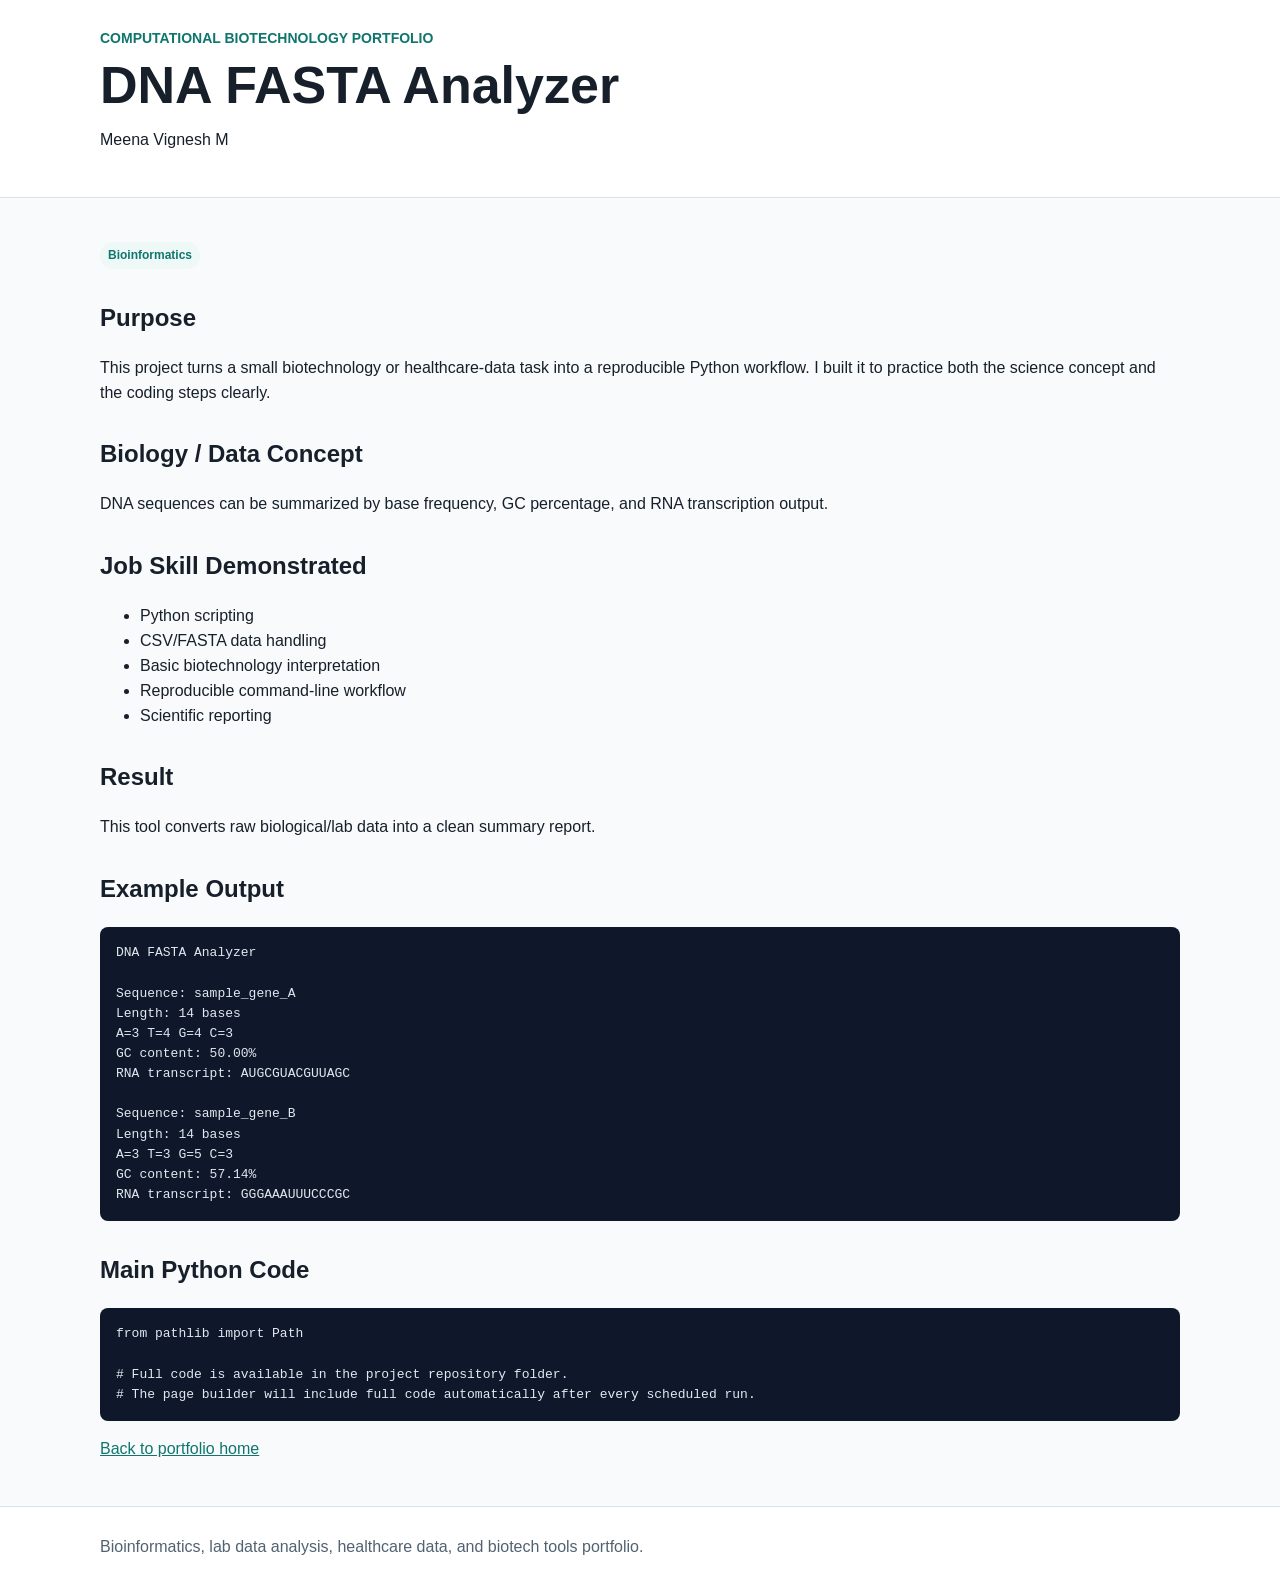
==== docs/bioinformatics/01-dna-fasta-analyzer/index.html @ 8f45b125 "Add DNA FASTA analyzer GitHub Pages page" ====
<!doctype html>
<html lang="en">
<head>
  <meta charset="utf-8">
  <meta name="viewport" content="width=device-width, initial-scale=1">
  <title>DNA FASTA Analyzer</title>
  <style>
    body { margin: 0; font-family: Arial, Helvetica, sans-serif; color: #17202a; background: #f8fafc; line-height: 1.55; }
    header, footer { background: #fff; border-bottom: 1px solid #d9e2ec; }
    footer { border-top: 1px solid #d9e2ec; border-bottom: 0; color: #536271; }
    .wrap { width: min(1080px, calc(100% - 32px)); margin: 0 auto; padding: 28px 0; }
    .brand { color: #0f766e; font-weight: 700; text-transform: uppercase; font-size: 14px; }
    h1 { font-size: clamp(30px, 5vw, 52px); line-height: 1.05; margin: 8px 0; }
    h2 { margin-top: 30px; }
    a { color: #0f766e; }
    pre { overflow-x: auto; background: #0f172a; color: #e2e8f0; padding: 16px; border-radius: 8px; }
    .pill { display: inline-block; padding: 4px 8px; background: #eef8f6; color: #0f766e; border-radius: 999px; font-size: 12px; font-weight: 700; }
  </style>
</head>
<body>
<header><div class="wrap"><div class="brand">Computational Biotechnology Portfolio</div><h1>DNA FASTA Analyzer</h1><p>Meena Vignesh M</p></div></header>
<main><div class="wrap">
<p><span class="pill">Bioinformatics</span></p>
<h2>Purpose</h2>
<p>This project turns a small biotechnology or healthcare-data task into a reproducible Python workflow. I built it to practice both the science concept and the coding steps clearly.</p>
<h2>Biology / Data Concept</h2>
<p>DNA sequences can be summarized by base frequency, GC percentage, and RNA transcription output.</p>
<h2>Job Skill Demonstrated</h2>
<ul><li>Python scripting</li><li>CSV/FASTA data handling</li><li>Basic biotechnology interpretation</li><li>Reproducible command-line workflow</li><li>Scientific reporting</li></ul>
<h2>Result</h2>
<p>This tool converts raw biological/lab data into a clean summary report.</p>
<h2>Example Output</h2>
<pre><code>DNA FASTA Analyzer

Sequence: sample_gene_A
Length: 14 bases
A=3 T=4 G=4 C=3
GC content: 50.00%
RNA transcript: AUGCGUACGUUAGC

Sequence: sample_gene_B
Length: 14 bases
A=3 T=3 G=5 C=3
GC content: 57.14%
RNA transcript: GGGAAAUUUCCCGC</code></pre>
<h2>Main Python Code</h2>
<pre><code>from pathlib import Path

# Full code is available in the project repository folder.
# The page builder will include full code automatically after every scheduled run.</code></pre>
<p><a href="../../">Back to portfolio home</a></p>
</div></main>
<footer><div class="wrap">Bioinformatics, lab data analysis, healthcare data, and biotech tools portfolio.</div></footer>
</body>
</html>
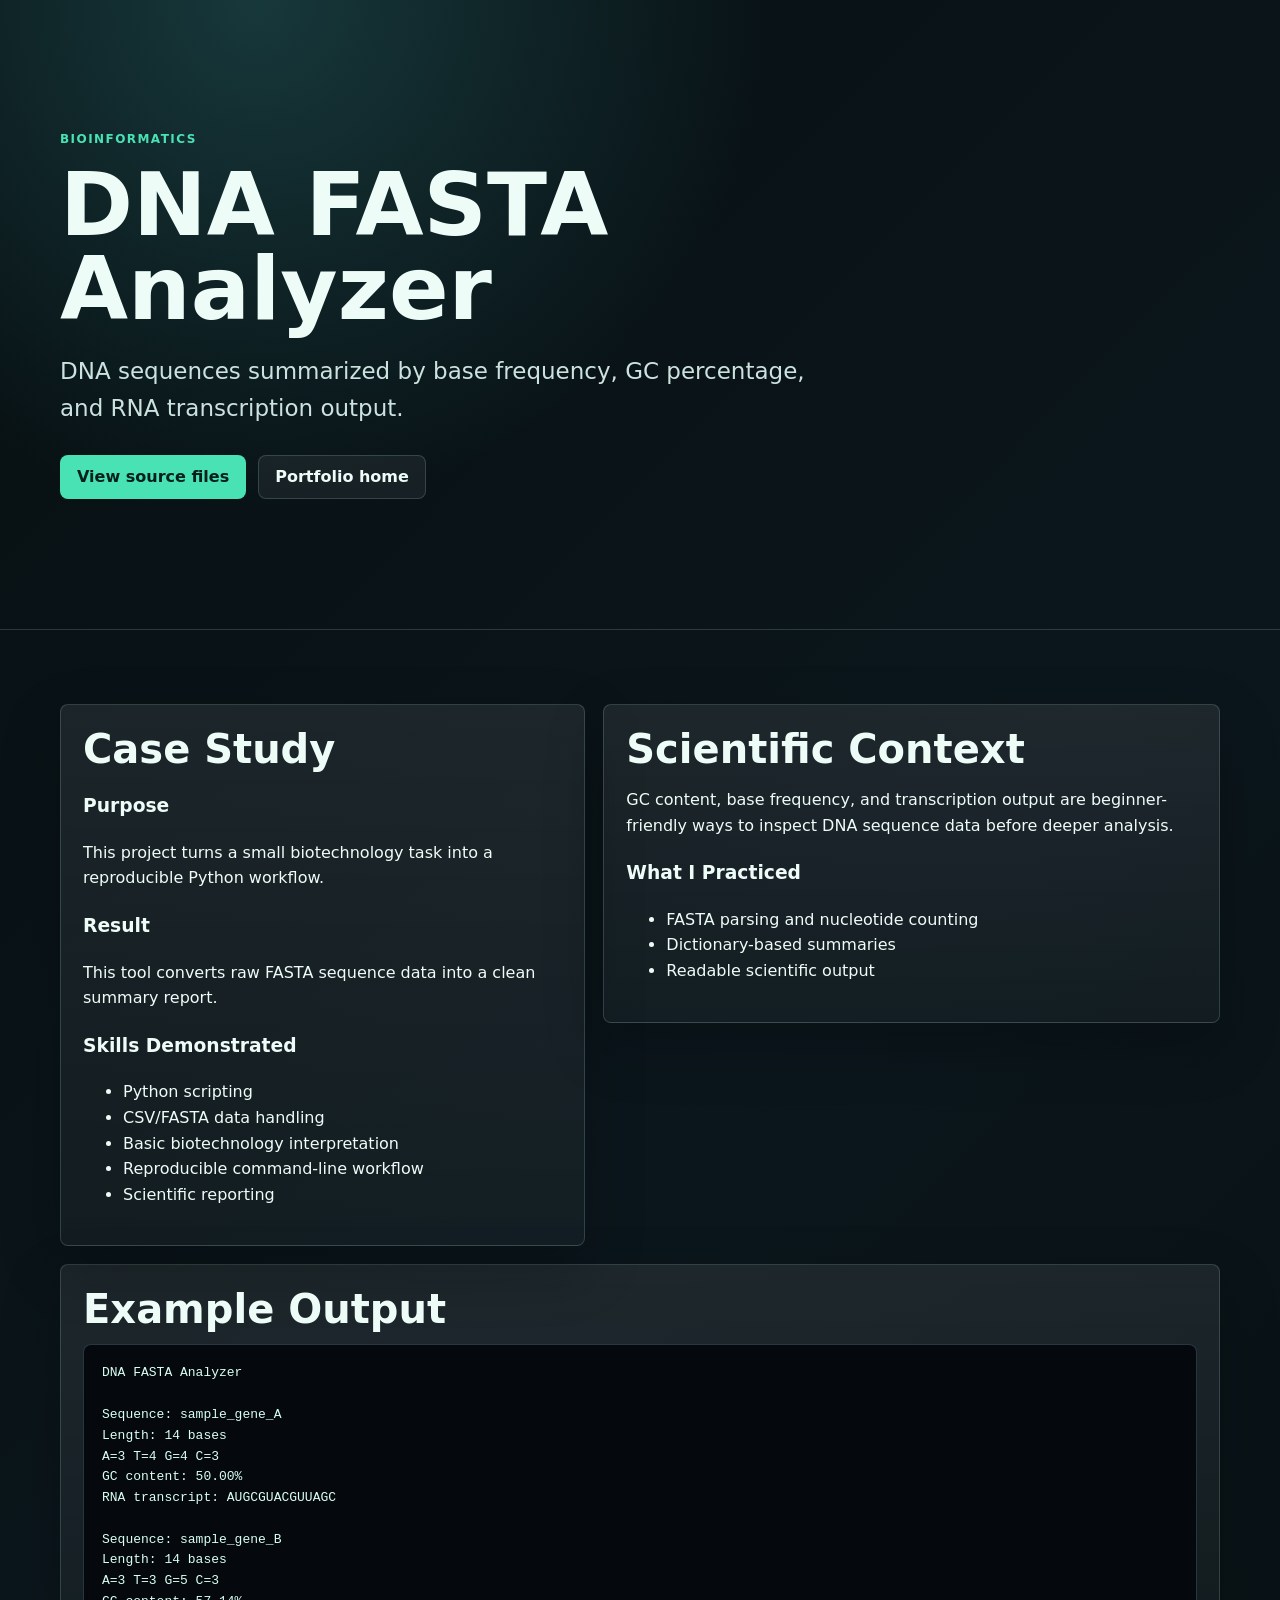
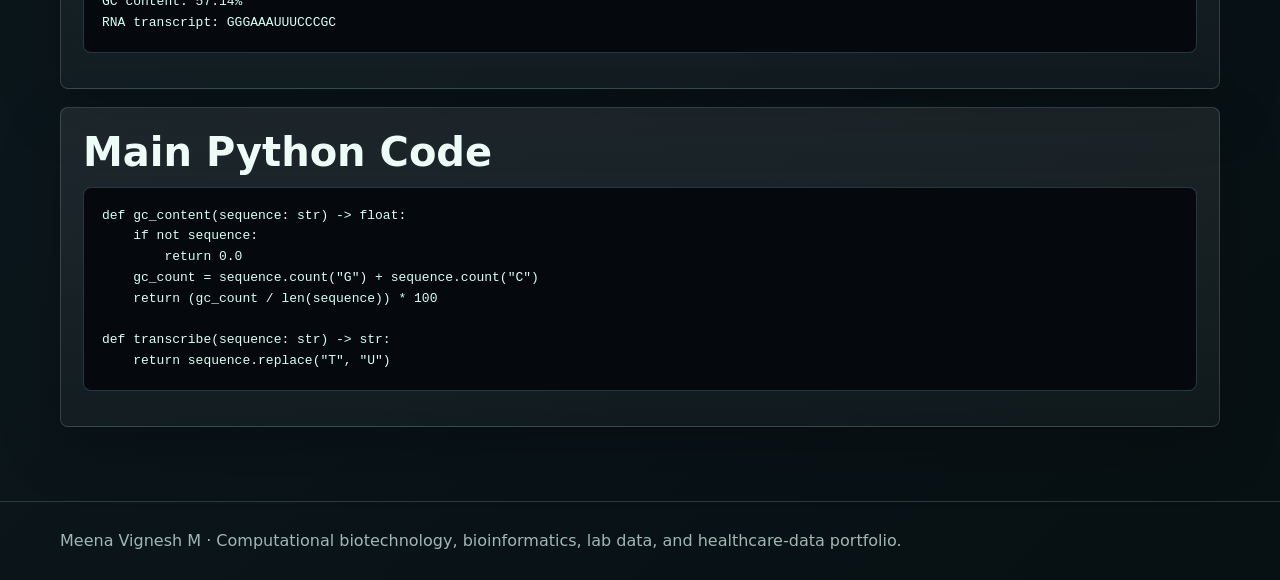
==== commit 27c42941: "Upgrade DNA FASTA analyzer Pages design" ====
--- a/docs/bioinformatics/01-dna-fasta-analyzer/index.html
+++ b/docs/bioinformatics/01-dna-fasta-analyzer/index.html
@@ -5,32 +5,24 @@
   <meta name="viewport" content="width=device-width, initial-scale=1">
   <title>DNA FASTA Analyzer</title>
   <style>
-    body { margin: 0; font-family: Arial, Helvetica, sans-serif; color: #17202a; background: #f8fafc; line-height: 1.55; }
-    header, footer { background: #fff; border-bottom: 1px solid #d9e2ec; }
-    footer { border-top: 1px solid #d9e2ec; border-bottom: 0; color: #536271; }
-    .wrap { width: min(1080px, calc(100% - 32px)); margin: 0 auto; padding: 28px 0; }
-    .brand { color: #0f766e; font-weight: 700; text-transform: uppercase; font-size: 14px; }
-    h1 { font-size: clamp(30px, 5vw, 52px); line-height: 1.05; margin: 8px 0; }
-    h2 { margin-top: 30px; }
-    a { color: #0f766e; }
-    pre { overflow-x: auto; background: #0f172a; color: #e2e8f0; padding: 16px; border-radius: 8px; }
-    .pill { display: inline-block; padding: 4px 8px; background: #eef8f6; color: #0f766e; border-radius: 999px; font-size: 12px; font-weight: 700; }
+:root { color-scheme: dark; --bg: #071012; --ink: #eefcf8; --muted: #9fb8b4; --line: rgba(191,231,223,.18); --accent: #49e2b5; --accent2: #9ad8ff; --gold: #f7d774; }
+* { box-sizing: border-box; } body { margin: 0; font-family: Inter, ui-sans-serif, system-ui, -apple-system, Segoe UI, Arial, sans-serif; color: var(--ink); background: radial-gradient(circle at 20% 0%, #17383b 0, transparent 32rem), linear-gradient(135deg, #071012, #0b161c 52%, #071012); line-height: 1.6; } a { color: var(--accent); text-decoration: none; } .wrap { width: min(1160px, calc(100% - 34px)); margin: 0 auto; } .hero { min-height: 70vh; display: grid; align-items: center; border-bottom: 1px solid var(--line); } .kicker { color: var(--accent); font-weight: 800; letter-spacing: .12em; text-transform: uppercase; font-size: 12px; } h1 { max-width: 900px; margin: 14px 0 18px; font-size: clamp(42px, 8vw, 88px); line-height: .95; } .lead { max-width: 760px; color: #cbe2de; font-size: clamp(17px, 2.2vw, 23px); } .hero-actions { display: flex; flex-wrap: wrap; gap: 12px; margin-top: 28px; } .button { display: inline-flex; align-items: center; justify-content: center; min-height: 44px; padding: 0 16px; border-radius: 8px; border: 1px solid var(--line); background: rgba(255,255,255,.06); color: var(--ink); font-weight: 750; } .button.primary { background: var(--accent); color: #04201a; border-color: transparent; } main { padding: 56px 0 74px; } h2 { margin: 0 0 12px; font-size: clamp(25px, 4vw, 40px); line-height: 1.1; } h3 { margin-top: 20px; } .case-grid { display: grid; grid-template-columns: minmax(0,.92fr) minmax(320px,1.08fr); gap: 18px; align-items: start; } .panel { border: 1px solid var(--line); background: linear-gradient(180deg, rgba(255,255,255,.08), rgba(255,255,255,.035)); border-radius: 8px; padding: 22px; margin-top: 18px; box-shadow: 0 22px 60px rgba(0,0,0,.24); } .pill { display: inline-flex; padding: 5px 9px; border-radius: 999px; color: #051513; background: var(--accent); font-size: 12px; font-weight: 850; } pre { overflow-x: auto; border: 1px solid rgba(154,216,255,.22); background: #05090d; color: #d8fff2; padding: 18px; border-radius: 8px; } code { font-family: Consolas, Monaco, monospace; font-size: 13px; } footer { border-top: 1px solid var(--line); padding: 26px 0; color: var(--muted); }
+@media (max-width: 860px) { .case-grid { grid-template-columns: 1fr; } .hero { min-height: auto; padding: 72px 0; } }
   </style>
 </head>
 <body>
-<header><div class="wrap"><div class="brand">Computational Biotechnology Portfolio</div><h1>DNA FASTA Analyzer</h1><p>Meena Vignesh M</p></div></header>
+<header class="hero"><div class="wrap">
+  <div class="kicker">Bioinformatics</div>
+  <h1>DNA FASTA Analyzer</h1>
+  <p class="lead">DNA sequences summarized by base frequency, GC percentage, and RNA transcription output.</p>
+  <div class="hero-actions"><a class="button primary" href="https://github.com/meenavignesh-svg/daily-biotech-projects/tree/main/bioinformatics/01-dna-fasta-analyzer">View source files</a><a class="button" href="../../">Portfolio home</a></div>
+</div></header>
 <main><div class="wrap">
-<p><span class="pill">Bioinformatics</span></p>
-<h2>Purpose</h2>
-<p>This project turns a small biotechnology or healthcare-data task into a reproducible Python workflow. I built it to practice both the science concept and the coding steps clearly.</p>
-<h2>Biology / Data Concept</h2>
-<p>DNA sequences can be summarized by base frequency, GC percentage, and RNA transcription output.</p>
-<h2>Job Skill Demonstrated</h2>
-<ul><li>Python scripting</li><li>CSV/FASTA data handling</li><li>Basic biotechnology interpretation</li><li>Reproducible command-line workflow</li><li>Scientific reporting</li></ul>
-<h2>Result</h2>
-<p>This tool converts raw biological/lab data into a clean summary report.</p>
-<h2>Example Output</h2>
-<pre><code>DNA FASTA Analyzer
+<div class="case-grid">
+  <section class="panel"><h2>Case Study</h2><h3>Purpose</h3><p>This project turns a small biotechnology task into a reproducible Python workflow.</p><h3>Result</h3><p>This tool converts raw FASTA sequence data into a clean summary report.</p><h3>Skills Demonstrated</h3><ul><li>Python scripting</li><li>CSV/FASTA data handling</li><li>Basic biotechnology interpretation</li><li>Reproducible command-line workflow</li><li>Scientific reporting</li></ul></section>
+  <section class="panel"><h2>Scientific Context</h2><p>GC content, base frequency, and transcription output are beginner-friendly ways to inspect DNA sequence data before deeper analysis.</p><h3>What I Practiced</h3><ul><li>FASTA parsing and nucleotide counting</li><li>Dictionary-based summaries</li><li>Readable scientific output</li></ul></section>
+</div>
+<section class="panel"><h2>Example Output</h2><pre><code>DNA FASTA Analyzer
 
 Sequence: sample_gene_A
 Length: 14 bases
@@ -42,14 +34,16 @@
 Length: 14 bases
 A=3 T=3 G=5 C=3
 GC content: 57.14%
-RNA transcript: GGGAAAUUUCCCGC</code></pre>
-<h2>Main Python Code</h2>
-<pre><code>from pathlib import Path
+RNA transcript: GGGAAAUUUCCCGC</code></pre></section>
+<section class="panel"><h2>Main Python Code</h2><pre><code>def gc_content(sequence: str) -> float:
+    if not sequence:
+        return 0.0
+    gc_count = sequence.count("G") + sequence.count("C")
+    return (gc_count / len(sequence)) * 100
 
-# Full code is available in the project repository folder.
-# The page builder will include full code automatically after every scheduled run.</code></pre>
-<p><a href="../../">Back to portfolio home</a></p>
+def transcribe(sequence: str) -> str:
+    return sequence.replace("T", "U")</code></pre></section>
 </div></main>
-<footer><div class="wrap">Bioinformatics, lab data analysis, healthcare data, and biotech tools portfolio.</div></footer>
+<footer><div class="wrap">Meena Vignesh M · Computational biotechnology, bioinformatics, lab data, and healthcare-data portfolio.</div></footer>
 </body>
 </html>
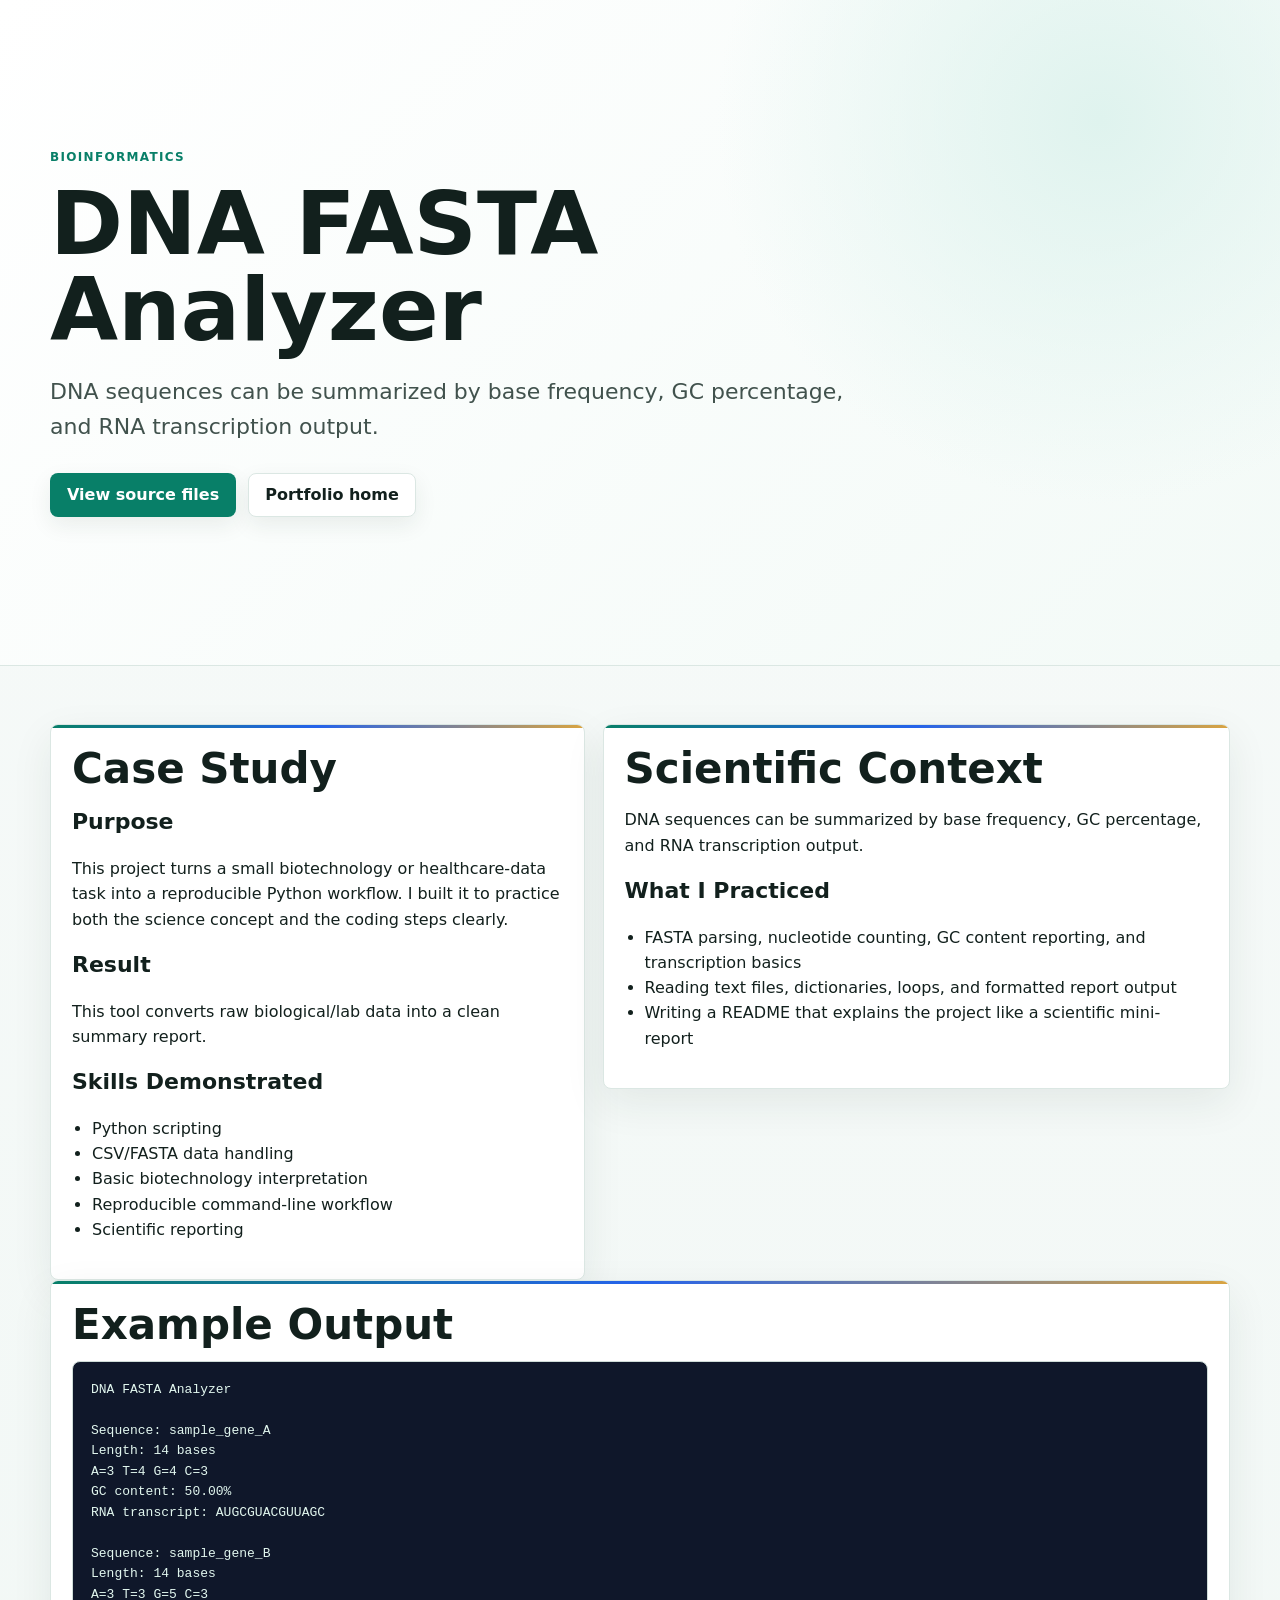
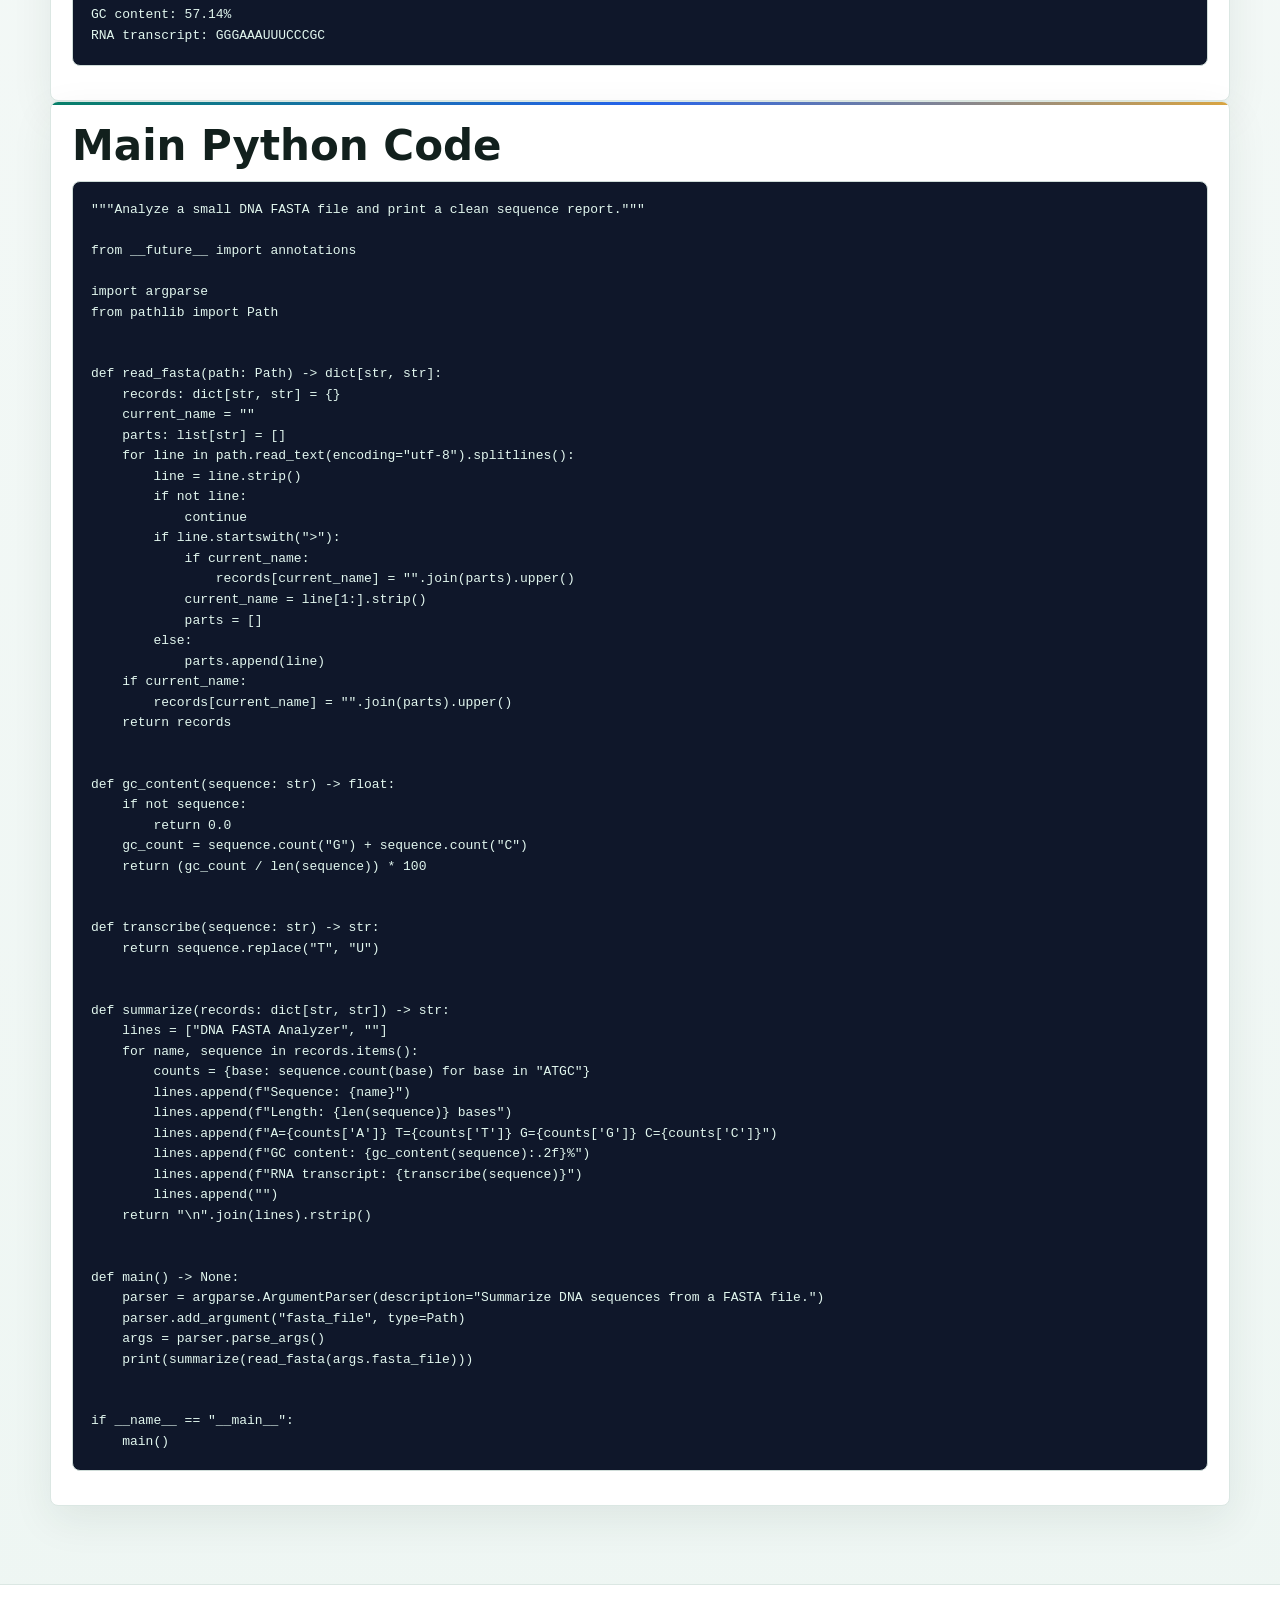
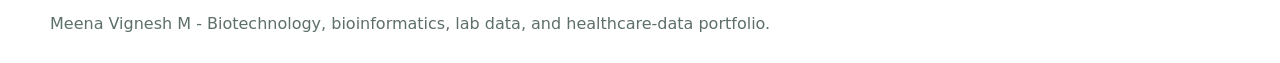
==== commit d4fa8e66: "Add computational biotech portfolio project" ====
--- a/docs/bioinformatics/01-dna-fasta-analyzer/index.html
+++ b/docs/bioinformatics/01-dna-fasta-analyzer/index.html
@@ -5,22 +5,72 @@
   <meta name="viewport" content="width=device-width, initial-scale=1">
   <title>DNA FASTA Analyzer</title>
   <style>
-:root { color-scheme: dark; --bg: #071012; --ink: #eefcf8; --muted: #9fb8b4; --line: rgba(191,231,223,.18); --accent: #49e2b5; --accent2: #9ad8ff; --gold: #f7d774; }
-* { box-sizing: border-box; } body { margin: 0; font-family: Inter, ui-sans-serif, system-ui, -apple-system, Segoe UI, Arial, sans-serif; color: var(--ink); background: radial-gradient(circle at 20% 0%, #17383b 0, transparent 32rem), linear-gradient(135deg, #071012, #0b161c 52%, #071012); line-height: 1.6; } a { color: var(--accent); text-decoration: none; } .wrap { width: min(1160px, calc(100% - 34px)); margin: 0 auto; } .hero { min-height: 70vh; display: grid; align-items: center; border-bottom: 1px solid var(--line); } .kicker { color: var(--accent); font-weight: 800; letter-spacing: .12em; text-transform: uppercase; font-size: 12px; } h1 { max-width: 900px; margin: 14px 0 18px; font-size: clamp(42px, 8vw, 88px); line-height: .95; } .lead { max-width: 760px; color: #cbe2de; font-size: clamp(17px, 2.2vw, 23px); } .hero-actions { display: flex; flex-wrap: wrap; gap: 12px; margin-top: 28px; } .button { display: inline-flex; align-items: center; justify-content: center; min-height: 44px; padding: 0 16px; border-radius: 8px; border: 1px solid var(--line); background: rgba(255,255,255,.06); color: var(--ink); font-weight: 750; } .button.primary { background: var(--accent); color: #04201a; border-color: transparent; } main { padding: 56px 0 74px; } h2 { margin: 0 0 12px; font-size: clamp(25px, 4vw, 40px); line-height: 1.1; } h3 { margin-top: 20px; } .case-grid { display: grid; grid-template-columns: minmax(0,.92fr) minmax(320px,1.08fr); gap: 18px; align-items: start; } .panel { border: 1px solid var(--line); background: linear-gradient(180deg, rgba(255,255,255,.08), rgba(255,255,255,.035)); border-radius: 8px; padding: 22px; margin-top: 18px; box-shadow: 0 22px 60px rgba(0,0,0,.24); } .pill { display: inline-flex; padding: 5px 9px; border-radius: 999px; color: #051513; background: var(--accent); font-size: 12px; font-weight: 850; } pre { overflow-x: auto; border: 1px solid rgba(154,216,255,.22); background: #05090d; color: #d8fff2; padding: 18px; border-radius: 8px; } code { font-family: Consolas, Monaco, monospace; font-size: 13px; } footer { border-top: 1px solid var(--line); padding: 26px 0; color: var(--muted); }
-@media (max-width: 860px) { .case-grid { grid-template-columns: 1fr; } .hero { min-height: auto; padding: 72px 0; } }
-  </style>
+:root { color-scheme: light; --bg: #f7faf9; --paper: #ffffff; --soft: #edf7f4; --ink: #12201d; --muted: #5d6f69; --line: #dbe7e3; --accent: #087f68; --blue: #2563eb; --gold: #946200; }
+* { box-sizing: border-box; }
+html { scroll-behavior: smooth; }
+body { margin: 0; font-family: Inter, ui-sans-serif, system-ui, -apple-system, Segoe UI, Arial, sans-serif; color: var(--ink); background: linear-gradient(180deg, #f7faf9, #eef6f3); line-height: 1.58; }
+a { color: var(--accent); text-decoration: none; }
+a:hover { text-decoration: underline; }
+.wrap { width: min(1180px, calc(100% - 34px)); margin: 0 auto; }
+.hero { min-height: 74vh; display: grid; align-items: center; border-bottom: 1px solid var(--line); background: radial-gradient(circle at 86% 18%, #dff3ee 0, transparent 24rem), linear-gradient(135deg, #ffffff, #f3faf7); }
+.kicker { color: var(--accent); font-weight: 850; letter-spacing: .11em; text-transform: uppercase; font-size: 12px; }
+h1 { max-width: 990px; margin: 14px 0 18px; font-size: clamp(40px, 7.4vw, 88px); line-height: .98; letter-spacing: 0; }
+.lead { max-width: 810px; color: #41524d; font-size: clamp(17px, 2.1vw, 22px); }
+.hero-actions { display: flex; flex-wrap: wrap; gap: 12px; margin-top: 28px; }
+.button { display: inline-flex; align-items: center; justify-content: center; min-height: 44px; padding: 0 16px; border-radius: 8px; border: 1px solid var(--line); background: var(--paper); color: var(--ink); font-weight: 760; box-shadow: 0 8px 22px rgba(20,50,43,.08); }
+.button.primary { background: var(--accent); color: #ffffff; border-color: transparent; }
+.stats { display: grid; grid-template-columns: repeat(auto-fit, minmax(170px, 1fr)); gap: 12px; margin-top: 34px; max-width: 850px; }
+.stat { border: 1px solid var(--line); background: rgba(255,255,255,.78); border-radius: 8px; padding: 15px; box-shadow: 0 8px 28px rgba(23,66,56,.08); }
+.stat strong { display: block; font-size: 30px; line-height: 1; color: var(--accent); }
+.stat span { color: var(--muted); font-size: 13px; }
+main { padding: 58px 0 78px; }
+.section-title { display: flex; align-items: end; justify-content: space-between; gap: 18px; margin: 0 0 18px; }
+.section-title p { color: var(--muted); max-width: 500px; }
+h2 { margin: 0; font-size: clamp(25px, 4vw, 42px); line-height: 1.08; }
+h3 { margin: 14px 0 8px; font-size: 22px; }
+.grid { display: grid; grid-template-columns: repeat(auto-fit, minmax(265px, 1fr)); gap: 16px; }
+.card, .panel { position: relative; overflow: hidden; border: 1px solid var(--line); background: var(--paper); border-radius: 8px; padding: 21px; box-shadow: 0 14px 42px rgba(20,50,43,.08); }
+.card { min-height: 218px; }
+.card:before, .panel:before { content: ""; position: absolute; inset: 0 0 auto; height: 3px; background: linear-gradient(90deg, var(--accent), var(--blue), #d9a441); }
+.pill { display: inline-flex; padding: 5px 9px; border-radius: 999px; color: var(--accent); background: var(--soft); font-size: 12px; font-weight: 850; }
+.proof { display: grid; grid-template-columns: 1.1fr .9fr; gap: 16px; margin-bottom: 48px; }
+.matrix { width: 100%; border-collapse: collapse; overflow: hidden; border-radius: 8px; }
+.matrix th, .matrix td { padding: 13px; border-bottom: 1px solid var(--line); text-align: left; vertical-align: top; }
+.matrix th { color: var(--accent); background: var(--soft); }
+.timeline { display: grid; gap: 10px; }
+.step { display: grid; grid-template-columns: 44px 1fr; gap: 12px; align-items: start; }
+.num { width: 36px; height: 36px; border-radius: 50%; display: grid; place-items: center; background: var(--soft); border: 1px solid var(--line); color: var(--accent); font-weight: 850; }
+.case-grid { display: grid; grid-template-columns: minmax(0, .92fr) minmax(320px, 1.08fr); gap: 18px; align-items: start; }
+ul { padding-left: 20px; }
+pre { overflow-x: auto; border: 1px solid #cfdcd8; background: #0f172a; color: #e2f7ef; padding: 18px; border-radius: 8px; }
+code { font-family: Consolas, Monaco, monospace; font-size: 13px; }
+footer { border-top: 1px solid var(--line); padding: 26px 0; color: var(--muted); background: #ffffff; }
+@media (max-width: 860px) { .case-grid, .proof { grid-template-columns: 1fr; } .hero { min-height: auto; padding: 72px 0; } .section-title { display: block; } }
+</style>
 </head>
 <body>
+
 <header class="hero"><div class="wrap">
   <div class="kicker">Bioinformatics</div>
   <h1>DNA FASTA Analyzer</h1>
-  <p class="lead">DNA sequences summarized by base frequency, GC percentage, and RNA transcription output.</p>
+  <p class="lead">DNA sequences can be summarized by base frequency, GC percentage, and RNA transcription output.</p>
   <div class="hero-actions"><a class="button primary" href="https://github.com/meenavignesh-svg/daily-biotech-projects/tree/main/bioinformatics/01-dna-fasta-analyzer">View source files</a><a class="button" href="../../">Portfolio home</a></div>
 </div></header>
+
 <main><div class="wrap">
 <div class="case-grid">
-  <section class="panel"><h2>Case Study</h2><h3>Purpose</h3><p>This project turns a small biotechnology task into a reproducible Python workflow.</p><h3>Result</h3><p>This tool converts raw FASTA sequence data into a clean summary report.</p><h3>Skills Demonstrated</h3><ul><li>Python scripting</li><li>CSV/FASTA data handling</li><li>Basic biotechnology interpretation</li><li>Reproducible command-line workflow</li><li>Scientific reporting</li></ul></section>
-  <section class="panel"><h2>Scientific Context</h2><p>GC content, base frequency, and transcription output are beginner-friendly ways to inspect DNA sequence data before deeper analysis.</p><h3>What I Practiced</h3><ul><li>FASTA parsing and nucleotide counting</li><li>Dictionary-based summaries</li><li>Readable scientific output</li></ul></section>
+  <section class="panel"><h2>Case Study</h2><h3>Purpose</h3><p>This project turns a small biotechnology or healthcare-data task into a reproducible Python workflow. I built it to practice both the science concept and the coding steps clearly.</p><h3>Result</h3><p>This tool converts raw biological/lab data into a clean summary report.</p><h3>Skills Demonstrated</h3><ul>
+<li>Python scripting</li>
+<li>CSV/FASTA data handling</li>
+<li>Basic biotechnology interpretation</li>
+<li>Reproducible command-line workflow</li>
+<li>Scientific reporting</li>
+</ul></section>
+  <section class="panel"><h2>Scientific Context</h2><p>DNA sequences can be summarized by base frequency, GC percentage, and RNA transcription output.</p><h3>What I Practiced</h3><ul>
+<li>FASTA parsing, nucleotide counting, GC content reporting, and transcription basics</li>
+<li>Reading text files, dictionaries, loops, and formatted report output</li>
+<li>Writing a README that explains the project like a scientific mini-report</li>
+</ul></section>
 </div>
 <section class="panel"><h2>Example Output</h2><pre><code>DNA FASTA Analyzer
 
@@ -34,16 +84,71 @@
 Length: 14 bases
 A=3 T=3 G=5 C=3
 GC content: 57.14%
-RNA transcript: GGGAAAUUUCCCGC</code></pre></section>
-<section class="panel"><h2>Main Python Code</h2><pre><code>def gc_content(sequence: str) -> float:
+RNA transcript: GGGAAAUUUCCCGC
+</code></pre></section>
+<section class="panel"><h2>Main Python Code</h2><pre><code>&quot;&quot;&quot;Analyze a small DNA FASTA file and print a clean sequence report.&quot;&quot;&quot;
+
+from __future__ import annotations
+
+import argparse
+from pathlib import Path
+
+
+def read_fasta(path: Path) -&gt; dict[str, str]:
+    records: dict[str, str] = {}
+    current_name = &quot;&quot;
+    parts: list[str] = []
+    for line in path.read_text(encoding=&quot;utf-8&quot;).splitlines():
+        line = line.strip()
+        if not line:
+            continue
+        if line.startswith(&quot;&gt;&quot;):
+            if current_name:
+                records[current_name] = &quot;&quot;.join(parts).upper()
+            current_name = line[1:].strip()
+            parts = []
+        else:
+            parts.append(line)
+    if current_name:
+        records[current_name] = &quot;&quot;.join(parts).upper()
+    return records
+
+
+def gc_content(sequence: str) -&gt; float:
     if not sequence:
         return 0.0
-    gc_count = sequence.count("G") + sequence.count("C")
+    gc_count = sequence.count(&quot;G&quot;) + sequence.count(&quot;C&quot;)
     return (gc_count / len(sequence)) * 100
 
-def transcribe(sequence: str) -> str:
-    return sequence.replace("T", "U")</code></pre></section>
+
+def transcribe(sequence: str) -&gt; str:
+    return sequence.replace(&quot;T&quot;, &quot;U&quot;)
+
+
+def summarize(records: dict[str, str]) -&gt; str:
+    lines = [&quot;DNA FASTA Analyzer&quot;, &quot;&quot;]
+    for name, sequence in records.items():
+        counts = {base: sequence.count(base) for base in &quot;ATGC&quot;}
+        lines.append(f&quot;Sequence: {name}&quot;)
+        lines.append(f&quot;Length: {len(sequence)} bases&quot;)
+        lines.append(f&quot;A={counts[&#x27;A&#x27;]} T={counts[&#x27;T&#x27;]} G={counts[&#x27;G&#x27;]} C={counts[&#x27;C&#x27;]}&quot;)
+        lines.append(f&quot;GC content: {gc_content(sequence):.2f}%&quot;)
+        lines.append(f&quot;RNA transcript: {transcribe(sequence)}&quot;)
+        lines.append(&quot;&quot;)
+    return &quot;\n&quot;.join(lines).rstrip()
+
+
+def main() -&gt; None:
+    parser = argparse.ArgumentParser(description=&quot;Summarize DNA sequences from a FASTA file.&quot;)
+    parser.add_argument(&quot;fasta_file&quot;, type=Path)
+    args = parser.parse_args()
+    print(summarize(read_fasta(args.fasta_file)))
+
+
+if __name__ == &quot;__main__&quot;:
+    main()
+</code></pre></section>
 </div></main>
-<footer><div class="wrap">Meena Vignesh M · Computational biotechnology, bioinformatics, lab data, and healthcare-data portfolio.</div></footer>
+<footer><div class="wrap">Meena Vignesh M - Biotechnology, bioinformatics, lab data, and healthcare-data portfolio.</div></footer>
 </body>
 </html>
